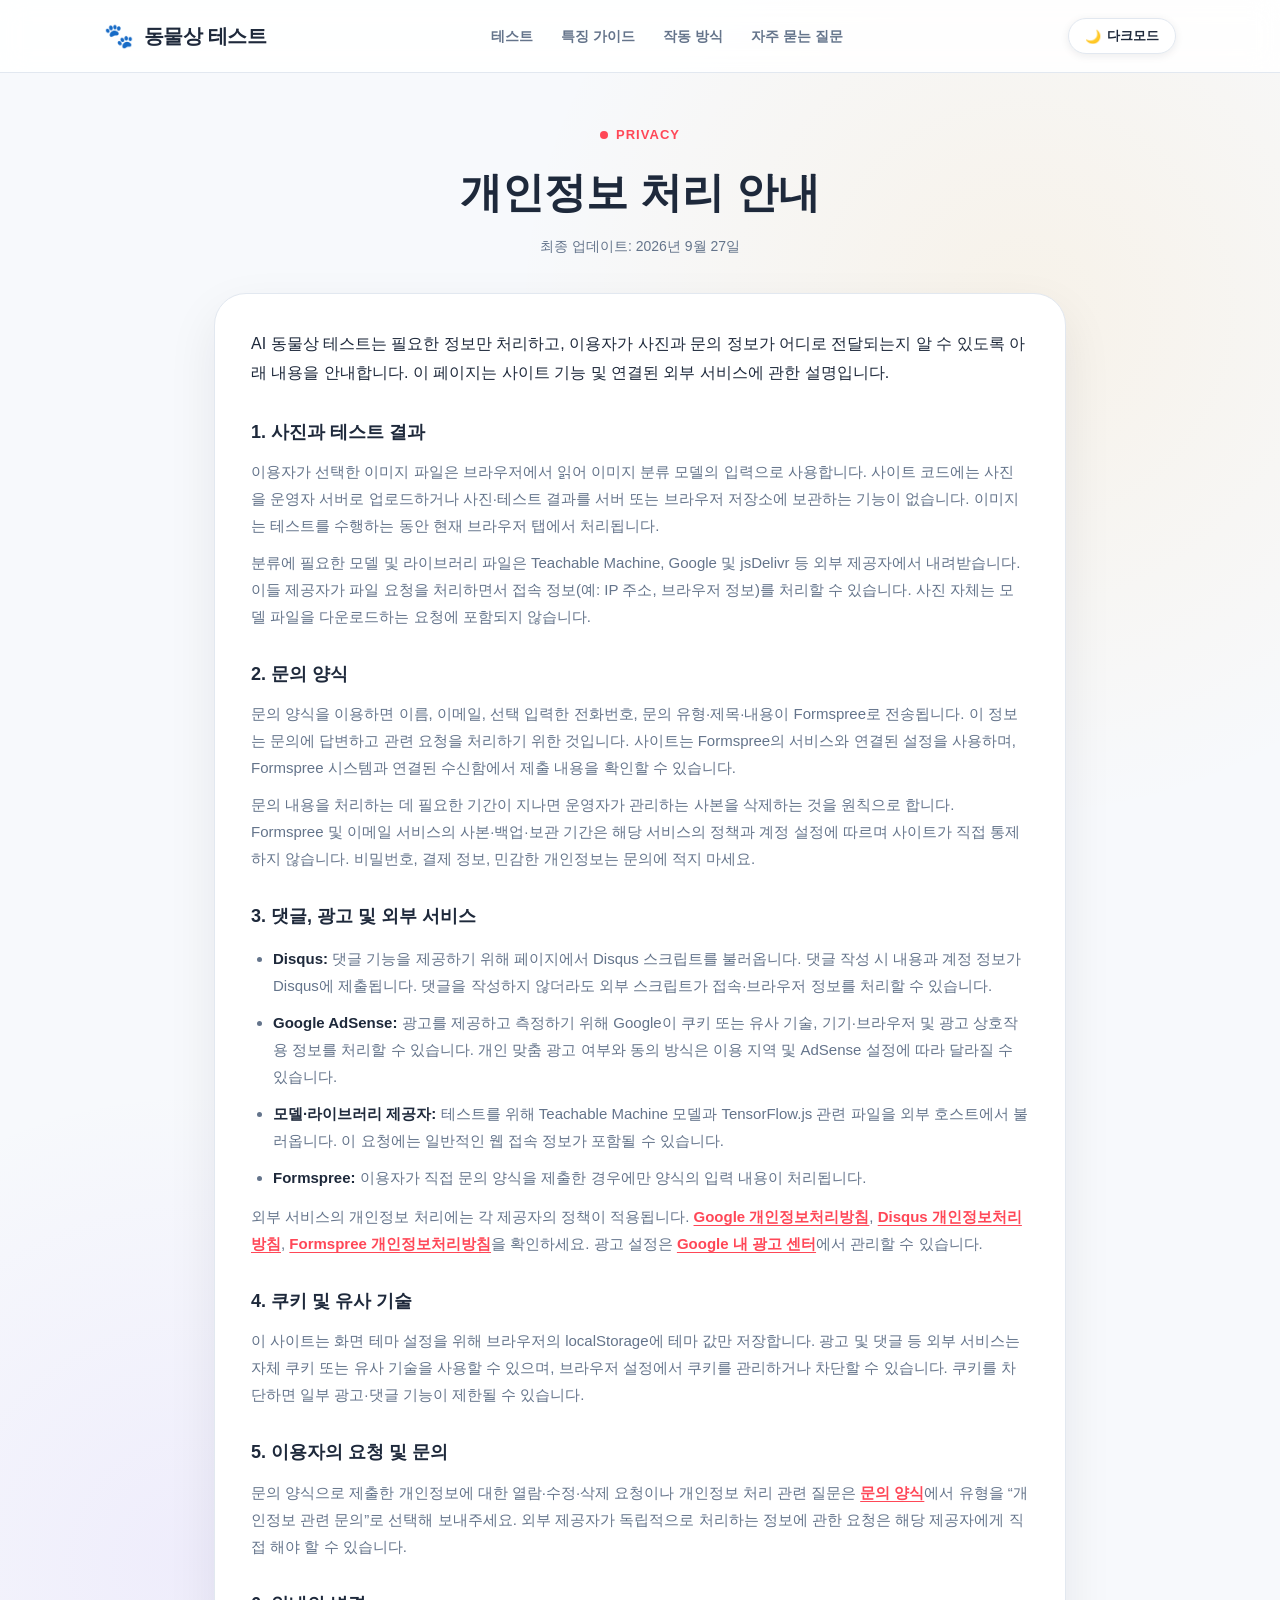
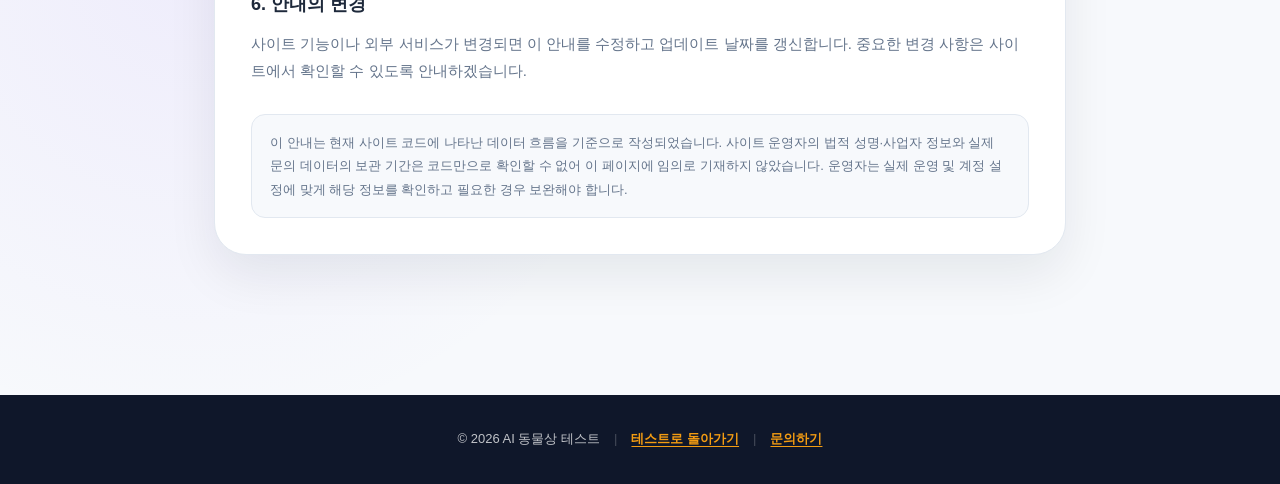
==== privacy.html @ e3e66e74 "Improve AdSense site quality and transparency Co-authored-by: Copilot <223556219+Copilot@users.norep" ====
<!DOCTYPE html>
<html lang="ko">
<head>
    <meta charset="UTF-8">
    <meta name="viewport" content="width=device-width, initial-scale=1.0">
    <title>개인정보 처리 안내 | AI 동물상 테스트</title>
    <meta name="description" content="AI 동물상 테스트에서 사진, 문의 내용, 댓글과 광고 관련 정보가 어떻게 처리되는지 안내합니다.">
    <link rel="canonical" href="https://product-builder-lecture-4rz.pages.dev/privacy.html">
    <link rel="stylesheet" href="style.css">
    <script>
        (function() {
            const savedTheme = localStorage.getItem("theme");
            const prefersDark = window.matchMedia && window.matchMedia("(prefers-color-scheme: dark)").matches;
            document.documentElement.setAttribute("data-theme", savedTheme || (prefersDark ? "dark" : "light"));
        })();
    </script>
</head>
<body>
    <header class="site-header">
        <nav class="nav" aria-label="주요 메뉴">
            <a class="brand" href="index.html">
                <span class="brand-mark">🐾</span>
                <span>동물상 테스트</span>
            </a>
            <div class="nav-links">
                <a href="index.html#test">테스트</a>
                <a href="index.html#guide">특징 가이드</a>
                <a href="index.html#method">작동 방식</a>
                <a href="index.html#faq">자주 묻는 질문</a>
            </div>
            <div class="nav-actions">
                <button class="theme-toggle" id="themeToggle" type="button" aria-label="테마 전환" title="테마 전환">
                    <span class="theme-icon">🌙</span>
                    <span class="theme-label" id="themeLabel">다크모드</span>
                </button>
            </div>
        </nav>
    </header>

    <main class="main policy-main">
        <header class="page-heading">
            <div class="section-label">Privacy</div>
            <h1>개인정보 처리 안내</h1>
            <p>최종 업데이트: 2026년 9월 27일</p>
        </header>

        <article class="guide-section policy-document">
            <p class="policy-lead">AI 동물상 테스트는 필요한 정보만 처리하고, 이용자가 사진과 문의 정보가 어디로 전달되는지 알 수 있도록 아래 내용을 안내합니다. 이 페이지는 사이트 기능 및 연결된 외부 서비스에 관한 설명입니다.</p>

            <section class="policy-section">
                <h2>1. 사진과 테스트 결과</h2>
                <p>이용자가 선택한 이미지 파일은 브라우저에서 읽어 이미지 분류 모델의 입력으로 사용합니다. 사이트 코드에는 사진을 운영자 서버로 업로드하거나 사진·테스트 결과를 서버 또는 브라우저 저장소에 보관하는 기능이 없습니다. 이미지는 테스트를 수행하는 동안 현재 브라우저 탭에서 처리됩니다.</p>
                <p>분류에 필요한 모델 및 라이브러리 파일은 Teachable Machine, Google 및 jsDelivr 등 외부 제공자에서 내려받습니다. 이들 제공자가 파일 요청을 처리하면서 접속 정보(예: IP 주소, 브라우저 정보)를 처리할 수 있습니다. 사진 자체는 모델 파일을 다운로드하는 요청에 포함되지 않습니다.</p>
            </section>

            <section class="policy-section">
                <h2>2. 문의 양식</h2>
                <p>문의 양식을 이용하면 이름, 이메일, 선택 입력한 전화번호, 문의 유형·제목·내용이 Formspree로 전송됩니다. 이 정보는 문의에 답변하고 관련 요청을 처리하기 위한 것입니다. 사이트는 Formspree의 서비스와 연결된 설정을 사용하며, Formspree 시스템과 연결된 수신함에서 제출 내용을 확인할 수 있습니다.</p>
                <p>문의 내용을 처리하는 데 필요한 기간이 지나면 운영자가 관리하는 사본을 삭제하는 것을 원칙으로 합니다. Formspree 및 이메일 서비스의 사본·백업·보관 기간은 해당 서비스의 정책과 계정 설정에 따르며 사이트가 직접 통제하지 않습니다. 비밀번호, 결제 정보, 민감한 개인정보는 문의에 적지 마세요.</p>
            </section>

            <section class="policy-section">
                <h2>3. 댓글, 광고 및 외부 서비스</h2>
                <ul>
                    <li><strong>Disqus:</strong> 댓글 기능을 제공하기 위해 페이지에서 Disqus 스크립트를 불러옵니다. 댓글 작성 시 내용과 계정 정보가 Disqus에 제출됩니다. 댓글을 작성하지 않더라도 외부 스크립트가 접속·브라우저 정보를 처리할 수 있습니다.</li>
                    <li><strong>Google AdSense:</strong> 광고를 제공하고 측정하기 위해 Google이 쿠키 또는 유사 기술, 기기·브라우저 및 광고 상호작용 정보를 처리할 수 있습니다. 개인 맞춤 광고 여부와 동의 방식은 이용 지역 및 AdSense 설정에 따라 달라질 수 있습니다.</li>
                    <li><strong>모델·라이브러리 제공자:</strong> 테스트를 위해 Teachable Machine 모델과 TensorFlow.js 관련 파일을 외부 호스트에서 불러옵니다. 이 요청에는 일반적인 웹 접속 정보가 포함될 수 있습니다.</li>
                    <li><strong>Formspree:</strong> 이용자가 직접 문의 양식을 제출한 경우에만 양식의 입력 내용이 처리됩니다.</li>
                </ul>
                <p>외부 서비스의 개인정보 처리에는 각 제공자의 정책이 적용됩니다. <a href="https://policies.google.com/privacy" target="_blank" rel="noopener noreferrer">Google 개인정보처리방침</a>, <a href="https://disqus.com/privacy-policy/" target="_blank" rel="noopener noreferrer">Disqus 개인정보처리방침</a>, <a href="https://formspree.io/legal/privacy-policy" target="_blank" rel="noopener noreferrer">Formspree 개인정보처리방침</a>을 확인하세요. 광고 설정은 <a href="https://myadcenter.google.com/" target="_blank" rel="noopener noreferrer">Google 내 광고 센터</a>에서 관리할 수 있습니다.</p>
            </section>

            <section class="policy-section">
                <h2>4. 쿠키 및 유사 기술</h2>
                <p>이 사이트는 화면 테마 설정을 위해 브라우저의 localStorage에 테마 값만 저장합니다. 광고 및 댓글 등 외부 서비스는 자체 쿠키 또는 유사 기술을 사용할 수 있으며, 브라우저 설정에서 쿠키를 관리하거나 차단할 수 있습니다. 쿠키를 차단하면 일부 광고·댓글 기능이 제한될 수 있습니다.</p>
            </section>

            <section class="policy-section">
                <h2>5. 이용자의 요청 및 문의</h2>
                <p>문의 양식으로 제출한 개인정보에 대한 열람·수정·삭제 요청이나 개인정보 처리 관련 질문은 <a href="index.html#contact">문의 양식</a>에서 유형을 “개인정보 관련 문의”로 선택해 보내주세요. 외부 제공자가 독립적으로 처리하는 정보에 관한 요청은 해당 제공자에게 직접 해야 할 수 있습니다.</p>
            </section>

            <section class="policy-section">
                <h2>6. 안내의 변경</h2>
                <p>사이트 기능이나 외부 서비스가 변경되면 이 안내를 수정하고 업데이트 날짜를 갱신합니다. 중요한 변경 사항은 사이트에서 확인할 수 있도록 안내하겠습니다.</p>
            </section>

            <aside class="policy-notice">
                이 안내는 현재 사이트 코드에 나타난 데이터 흐름을 기준으로 작성되었습니다. 사이트 운영자의 법적 성명·사업자 정보와 실제 문의 데이터의 보관 기간은 코드만으로 확인할 수 없어 이 페이지에 임의로 기재하지 않았습니다. 운영자는 실제 운영 및 계정 설정에 맞게 해당 정보를 확인하고 필요한 경우 보완해야 합니다.
            </aside>
        </article>
    </main>

    <footer class="site-footer">
        <div class="footer-inner">
            <span>© 2026 AI 동물상 테스트</span>
            <span class="footer-divider">|</span>
            <a href="index.html" class="footer-contact-link">테스트로 돌아가기</a>
            <span class="footer-divider">|</span>
            <a href="index.html#contact" class="footer-contact-link">문의하기</a>
        </div>
    </footer>
    <script src="main.js"></script>
</body>
</html>
---- style.css ----
:root {
    --bg: #f7f9fc;
    --paper: #ffffff;
    --text: #1e293b;
    --muted: #64748b;
    --subtle: #94a3b8;
    --line: #e2e8f0;
    --primary: #ff4757;
    --primary-hover: #e84118;
    --primary-soft: rgba(255, 71, 87, 0.1);
    --gold: #f39c12;
    --green: #2ed573;
    --blue: #1e90ff;
    --dog: #f59e0b;
    --dog-soft: rgba(245, 158, 11, 0.12);
    --cat: #8b5cf6;
    --cat-soft: rgba(139, 92, 246, 0.12);
    --shadow: rgba(15, 23, 42, 0.08);
    --header-bg: rgba(255, 255, 255, 0.88);
    --footer-bg: #0f172a;
    --bg-radial-1: rgba(245, 158, 11, 0.08);
    --bg-radial-2: rgba(139, 92, 246, 0.08);
}

[data-theme="dark"] {
    --bg: #0b0f19;
    --paper: #131b2e;
    --text: #f1f5f9;
    --muted: #94a3b8;
    --subtle: #64748b;
    --line: #1e293b;
    --primary: #ff6b81;
    --primary-hover: #ff4757;
    --primary-soft: rgba(255, 107, 129, 0.15);
    --gold: #fbbf24;
    --green: #2ed573;
    --blue: #38bdf8;
    --dog: #fbbf24;
    --dog-soft: rgba(251, 191, 36, 0.15);
    --cat: #a78bfa;
    --cat-soft: rgba(167, 139, 250, 0.15);
    --shadow: rgba(0, 0, 0, 0.45);
    --header-bg: rgba(11, 15, 25, 0.9);
    --footer-bg: #060911;
    --bg-radial-1: rgba(251, 191, 36, 0.05);
    --bg-radial-2: rgba(167, 139, 250, 0.05);
}

* {
    box-sizing: border-box;
    margin: 0;
    padding: 0;
}

html {
    scroll-behavior: smooth;
}

body {
    font-family: "Pretendard", -apple-system, BlinkMacSystemFont, "Segoe UI", Roboto, "Noto Sans KR", sans-serif;
    color: var(--text);
    background:
        radial-gradient(circle at 80% 15%, var(--bg-radial-1), transparent 25%),
        radial-gradient(circle at 15% 75%, var(--bg-radial-2), transparent 25%),
        var(--bg);
    line-height: 1.6;
    transition: background-color 0.3s ease, color 0.3s ease;
    min-height: 100vh;
}

a {
    color: inherit;
    text-decoration: none;
}

/* Header & Navigation */
.site-header {
    position: sticky;
    top: 0;
    background: var(--header-bg);
    backdrop-filter: blur(14px);
    border-bottom: 1px solid var(--line);
    z-index: 100;
    transition: background-color 0.3s ease, border-color 0.3s ease;
}

.nav {
    max-width: 1120px;
    margin: 0 auto;
    height: 72px;
    padding: 0 24px;
    display: flex;
    align-items: center;
    justify-content: space-between;
}

.brand {
    display: flex;
    align-items: center;
    gap: 10px;
    color: var(--text);
    font-size: 20px;
    font-weight: 800;
    letter-spacing: -0.02em;
}

.brand-mark {
    font-size: 24px;
}

.nav-links {
    display: flex;
    gap: 28px;
    font-size: 14px;
    font-weight: 700;
}

.nav-links a {
    position: relative;
    color: var(--muted);
    transition: color 0.2s ease;
}

.nav-links a:hover,
.nav-links a.active {
    color: var(--primary);
}

.nav-links a::after {
    content: "";
    position: absolute;
    left: 0;
    bottom: -6px;
    width: 100%;
    height: 2px;
    border-radius: 999px;
    background: var(--primary);
    transform: scaleX(0);
    transition: transform 0.25s ease;
}

.nav-links a:hover::after,
.nav-links a.active::after {
    transform: scaleX(1);
}

.nav-actions {
    display: flex;
    align-items: center;
    gap: 12px;
}

.theme-toggle {
    display: inline-flex;
    align-items: center;
    gap: 6px;
    background: var(--paper);
    border: 1px solid var(--line);
    color: var(--text);
    border-radius: 999px;
    padding: 8px 16px;
    font-size: 13px;
    font-weight: 700;
    cursor: pointer;
    transition: all 0.2s ease;
    box-shadow: 0 2px 8px var(--shadow);
}

.theme-toggle:hover {
    transform: translateY(-1px);
    border-color: var(--primary);
}

/* Main Layout */
.main {
    max-width: 1120px;
    margin: 0 auto;
    padding: 36px 24px 80px;
}

/* Buttons */
.btn {
    display: inline-flex;
    align-items: center;
    justify-content: center;
    gap: 8px;
    border: none;
    border-radius: 999px;
    padding: 13px 28px;
    font-size: 15px;
    font-weight: 700;
    cursor: pointer;
    transition: transform 0.2s ease, box-shadow 0.2s ease, background-color 0.2s ease;
    text-decoration: none;
    font-family: inherit;
}

.btn:hover {
    transform: translateY(-2px);
    box-shadow: 0 10px 24px var(--shadow);
}

.btn:active {
    transform: translateY(0);
}

.btn-primary {
    background: var(--primary);
    color: #ffffff;
}

.btn-primary:hover {
    background: var(--primary-hover);
}

.btn-secondary {
    background: var(--paper);
    color: var(--text);
    border: 1px solid var(--line);
}

.btn-secondary:hover {
    border-color: var(--primary);
}

/* Section Shared Headers */
.section-top {
    display: flex;
    align-items: center;
    justify-content: space-between;
    gap: 16px;
    margin-bottom: 8px;
}

.section-title {
    font-size: 22px;
    font-weight: 900;
    letter-spacing: -0.02em;
}

.section-title span {
    color: var(--primary);
}

.chip {
    background: var(--primary-soft);
    color: var(--primary);
    font-size: 12px;
    font-weight: 800;
    padding: 6px 14px;
    border-radius: 999px;
}

/* Hero & Test Section */
.test-hero-section {
    margin-bottom: 40px;
}

.hero-header {
    text-align: center;
    max-width: 720px;
    margin: 0 auto 36px;
}

.section-label {
    display: inline-flex;
    align-items: center;
    gap: 8px;
    font-size: 13px;
    font-weight: 800;
    color: var(--primary);
    text-transform: uppercase;
    letter-spacing: 0.08em;
    margin-bottom: 14px;
}

.section-label::before {
    content: "";
    width: 8px;
    height: 8px;
    border-radius: 50%;
    background: var(--primary);
}

.hero-header h1 {
    font-size: clamp(36px, 5vw, 56px);
    line-height: 1.15;
    font-weight: 900;
    letter-spacing: -0.04em;
    margin-bottom: 18px;
}

.hero-header h1 span:first-of-type {
    color: var(--dog);
}

.hero-header h1 span:last-of-type {
    color: var(--cat);
}

.hero-header .subline {
    color: var(--muted);
    font-size: 16px;
    line-height: 1.7;
    margin-bottom: 22px;
}

.hero-badges {
    display: flex;
    align-items: center;
    justify-content: center;
    gap: 10px;
    flex-wrap: wrap;
}

.badge-pill {
    background: var(--paper);
    border: 1px solid var(--line);
    color: var(--muted);
    font-size: 13px;
    font-weight: 700;
    padding: 6px 14px;
    border-radius: 999px;
    box-shadow: 0 2px 6px var(--shadow);
}

/* Test Container Card */
.test-container-card {
    background: var(--paper);
    border: 1px solid var(--line);
    border-radius: 32px;
    padding: 40px;
    box-shadow: 0 20px 60px var(--shadow);
    transition: background-color 0.3s ease, border-color 0.3s ease, box-shadow 0.3s ease;
}

/* Upload Dropzone */
.upload-dropzone {
    display: flex;
    flex-direction: column;
    align-items: center;
    justify-content: center;
    border: 2px dashed var(--line);
    border-radius: 24px;
    padding: 56px 24px;
    text-align: center;
    cursor: pointer;
    background: var(--bg);
    transition: all 0.25s ease;
}

.upload-dropzone:hover,
.upload-dropzone.dragover {
    border-color: var(--primary);
    background: var(--primary-soft);
    transform: scale(1.008);
}

.dropzone-icon {
    font-size: 48px;
    margin-bottom: 16px;
    animation: bounce 2s infinite ease-in-out;
}

@keyframes bounce {
    0%, 100% { transform: translateY(0); }
    50% { transform: translateY(-8px); }
}

.dropzone-title {
    font-size: 20px;
    font-weight: 800;
    margin-bottom: 8px;
}

.dropzone-sub {
    color: var(--muted);
    font-size: 14px;
    margin-bottom: 24px;
}

.upload-btn {
    font-size: 16px;
    padding: 14px 36px;
}

.dropzone-tip {
    margin-top: 20px;
    font-size: 13px;
    color: var(--subtle);
    font-weight: 500;
}

/* Result Box */
.result-box {
    margin-bottom: 24px;
}

.result-grid {
    display: grid;
    grid-template-columns: 340px 1fr;
    gap: 36px;
    align-items: start;
}

.preview-column {
    display: flex;
    flex-direction: column;
    align-items: center;
    gap: 20px;
}

.image-preview-wrapper {
    position: relative;
    width: 100%;
    max-width: 340px;
    aspect-ratio: 1 / 1;
    border-radius: 24px;
    overflow: hidden;
    background: var(--bg);
    border: 1px solid var(--line);
    box-shadow: 0 12px 36px var(--shadow);
}

.image-preview-wrapper img {
    width: 100%;
    height: 100%;
    object-fit: cover;
    display: block;
}

/* Scanning Line Animation */
.scanning-line {
    position: absolute;
    top: 0;
    left: 0;
    width: 100%;
    height: 4px;
    background: linear-gradient(90deg, transparent, var(--primary), transparent);
    box-shadow: 0 0 12px var(--primary);
    animation: scanAnimation 1.6s infinite ease-in-out alternate;
}

@keyframes scanAnimation {
    0% { top: 5%; }
    100% { top: 95%; }
}

.loading-status {
    display: flex;
    flex-direction: column;
    align-items: center;
    gap: 12px;
    text-align: center;
    padding: 16px;
}

.spinner-ring {
    width: 36px;
    height: 36px;
    border: 3px solid var(--line);
    border-top-color: var(--primary);
    border-radius: 50%;
    animation: spin 0.8s linear infinite;
}

@keyframes spin {
    to { transform: rotate(360deg); }
}

.loading-text {
    font-size: 14px;
    font-weight: 700;
    color: var(--muted);
}

/* Analysis Column */
.analysis-column {
    display: flex;
    flex-direction: column;
    gap: 20px;
}

.result-badge {
    display: inline-block;
    padding: 6px 16px;
    border-radius: 999px;
    font-size: 14px;
    font-weight: 800;
    margin-bottom: 10px;
}

.dog-badge {
    background: var(--dog-soft);
    color: var(--dog);
    border: 1px solid rgba(245, 158, 11, 0.3);
}

.cat-badge {
    background: var(--cat-soft);
    color: var(--cat);
    border: 1px solid rgba(139, 92, 246, 0.3);
}

.result-title {
    font-size: 28px;
    font-weight: 900;
    letter-spacing: -0.03em;
    line-height: 1.25;
}

.result-subtitle {
    color: var(--muted);
    font-size: 15px;
    margin-top: 6px;
}

.tag-cloud {
    display: flex;
    flex-wrap: wrap;
    gap: 8px;
}

.tag-pill {
    background: var(--bg);
    border: 1px solid var(--line);
    color: var(--muted);
    font-size: 13px;
    font-weight: 700;
    padding: 5px 12px;
    border-radius: 8px;
}

.result-desc-card {
    background: var(--bg);
    border: 1px solid var(--line);
    border-radius: 18px;
    padding: 20px;
}

.result-desc-card h4 {
    font-size: 14px;
    font-weight: 800;
    margin-bottom: 8px;
    color: var(--text);
}

.result-desc-card p {
    font-size: 14px;
    line-height: 1.7;
    color: var(--muted);
}

.result-celebs {
    background: var(--bg);
    border: 1px solid var(--line);
    border-radius: 18px;
    padding: 16px 20px;
}

.celeb-label {
    font-size: 12px;
    font-weight: 800;
    color: var(--subtle);
    display: block;
    margin-bottom: 4px;
    text-transform: uppercase;
}

.celeb-list {
    font-size: 14px;
    font-weight: 700;
    color: var(--text);
}

/* Probability Bars */
.probability-section {
    background: var(--bg);
    border: 1px solid var(--line);
    border-radius: 20px;
    padding: 22px;
}

.prob-heading {
    font-size: 14px;
    font-weight: 800;
    margin-bottom: 16px;
}

.prob-item {
    margin-bottom: 14px;
}

.prob-item:last-child {
    margin-bottom: 0;
}

.prob-info {
    display: flex;
    justify-content: space-between;
    font-size: 14px;
    font-weight: 800;
    margin-bottom: 6px;
}

.prob-val {
    color: var(--text);
}

.prob-bar-track {
    width: 100%;
    height: 14px;
    background: var(--paper);
    border-radius: 999px;
    overflow: hidden;
    border: 1px solid var(--line);
}

.prob-bar-fill {
    height: 100%;
    border-radius: 999px;
    transition: width 1s cubic-bezier(0.16, 1, 0.3, 1);
}

.dog-bar {
    background: linear-gradient(90deg, #f59e0b, #fbbf24);
}

.cat-bar {
    background: linear-gradient(90deg, #8b5cf6, #c084fc);
}

.result-actions {
    display: flex;
    gap: 14px;
    flex-wrap: wrap;
    margin-top: 10px;
}

.action-btn {
    flex: 1;
    min-width: 180px;
}

/* Privacy Banner */
.privacy-banner {
    display: flex;
    align-items: center;
    gap: 10px;
    margin-top: 24px;
    padding: 14px 20px;
    border-radius: 16px;
    background: var(--bg);
    border: 1px solid var(--line);
    font-size: 13px;
    color: var(--muted);
    line-height: 1.5;
}

.privacy-icon {
    font-size: 18px;
    flex-shrink: 0;
}

.privacy-text a,
.form-terms a,
.guide-card a,
.faq-list a,
.policy-document a {
    color: var(--primary);
    font-weight: 700;
    text-decoration: underline;
    text-underline-offset: 3px;
}

.guide-card h3 {
    margin-bottom: 10px;
}

.guide-card p {
    color: var(--muted);
    font-size: 14px;
    line-height: 1.75;
}

.faq-list {
    display: grid;
    gap: 12px;
    margin-top: 20px;
}

.faq-list details {
    padding: 18px 20px;
    background: var(--bg);
    border: 1px solid var(--line);
    border-radius: 16px;
}

.faq-list summary {
    color: var(--text);
    font-weight: 800;
    cursor: pointer;
}

.faq-list details p {
    margin-top: 12px;
    color: var(--muted);
    font-size: 14px;
    line-height: 1.75;
}

.policy-main {
    max-width: 900px;
}

.page-heading {
    margin: 12px auto 28px;
    text-align: center;
}

.page-heading h1 {
    margin-bottom: 8px;
    font-size: clamp(30px, 4vw, 42px);
    font-weight: 900;
}

.page-heading > p {
    color: var(--muted);
    font-size: 14px;
}

.policy-document {
    color: var(--muted);
    font-size: 15px;
    line-height: 1.8;
}

.policy-lead {
    margin-bottom: 28px;
    color: var(--text);
    font-size: 16px;
}

.policy-section {
    margin-top: 28px;
}

.policy-section h2 {
    margin-bottom: 10px;
    color: var(--text);
    font-size: 18px;
    font-weight: 800;
}

.policy-section p + p {
    margin-top: 10px;
}

.policy-section ul {
    display: grid;
    gap: 10px;
    margin: 12px 0;
    padding-left: 22px;
}

.policy-section strong {
    color: var(--text);
}

.policy-notice {
    margin-top: 30px;
    padding: 16px 18px;
    border: 1px solid var(--line);
    border-radius: 14px;
    background: var(--bg);
    font-size: 13px;
}

/* Guide Section */
.guide-section {
    background: var(--paper);
    border: 1px solid var(--line);
    border-radius: 32px;
    padding: 36px;
    box-shadow: 0 20px 50px var(--shadow);
    margin-top: 36px;
}

.guide-intro {
    color: var(--muted);
    font-size: 14px;
    margin-bottom: 24px;
}

.guide-grid {
    display: grid;
    grid-template-columns: repeat(2, 1fr);
    gap: 24px;
}

.guide-card {
    border-radius: 24px;
    padding: 28px;
    border: 1px solid var(--line);
    background: var(--bg);
    transition: transform 0.2s ease, box-shadow 0.2s ease;
}

.guide-card:hover {
    transform: translateY(-3px);
    box-shadow: 0 14px 30px var(--shadow);
}

.dog-guide {
    border-top: 4px solid var(--dog);
}

.cat-guide {
    border-top: 4px solid var(--cat);
}

.guide-card-head {
    display: flex;
    align-items: center;
    gap: 16px;
    margin-bottom: 20px;
}

.guide-card-icon {
    font-size: 38px;
}

.guide-card-head h3 {
    font-size: 18px;
    font-weight: 800;
}

.guide-card-sub {
    font-size: 12px;
    color: var(--muted);
    font-weight: 700;
}

.guide-list {
    list-style: none;
    display: flex;
    flex-direction: column;
    gap: 12px;
    font-size: 13px;
    color: var(--muted);
    line-height: 1.6;
}

.guide-list li strong {
    color: var(--text);
}

/* Comments Section (Disqus) */
.comments-section {
    background: var(--paper);
    border: 1px solid var(--line);
    border-radius: 32px;
    padding: 36px;
    box-shadow: 0 20px 50px var(--shadow);
    margin-top: 36px;
}

.comments-intro {
    margin-top: 8px;
    margin-bottom: 24px;
    color: var(--muted);
    font-size: 14px;
}

.disqus-container {
    margin-top: 16px;
    min-height: 240px;
}

/* Contact Section (Formspree) */
.contact-section {
    background: var(--paper);
    border: 1px solid var(--line);
    border-radius: 32px;
    padding: 36px;
    box-shadow: 0 20px 50px var(--shadow);
    margin-top: 36px;
}

.contact-intro {
    margin-top: 8px;
    margin-bottom: 24px;
    color: var(--muted);
    font-size: 14px;
    line-height: 1.7;
}

.contact-form {
    display: flex;
    flex-direction: column;
    gap: 18px;
}

.form-grid {
    display: grid;
    grid-template-columns: repeat(2, 1fr);
    gap: 18px;
}

.form-group {
    display: flex;
    flex-direction: column;
    gap: 8px;
}

.form-group label {
    font-size: 13px;
    font-weight: 700;
    color: var(--text);
    display: flex;
    align-items: center;
    gap: 4px;
}

.form-group label .required {
    color: var(--primary);
    font-weight: 900;
}

.form-group label .optional {
    color: var(--subtle);
    font-size: 11px;
    font-weight: 500;
}

.form-group input,
.form-group select,
.form-group textarea {
    width: 100%;
    padding: 13px 16px;
    background: var(--bg);
    border: 1px solid var(--line);
    border-radius: 14px;
    color: var(--text);
    font-size: 14px;
    font-family: inherit;
    outline: none;
    transition: border-color 0.2s ease, box-shadow 0.2s ease, background-color 0.2s ease;
}

.form-group input:focus,
.form-group select:focus,
.form-group textarea:focus {
    border-color: var(--primary);
    box-shadow: 0 0 0 3px var(--primary-soft);
}

.form-group input::placeholder,
.form-group textarea::placeholder {
    color: var(--subtle);
    font-size: 13px;
}

.form-group select {
    appearance: none;
    -webkit-appearance: none;
    background-image: url("data:image/svg+xml;charset=UTF-8,%3csvg xmlns='http://www.w3.org/2000/svg' viewBox='0 0 24 24' fill='none' stroke='%2394a3b8' stroke-width='2' stroke-linecap='round' stroke-linejoin='round'%3e%3cpolyline points='6 9 12 15 18 9'%3e%3c/polyline%3e%3c/svg%3e");
    background-repeat: no-repeat;
    background-position: right 14px center;
    background-size: 16px;
    cursor: pointer;
}

.form-group select option {
    background: var(--paper);
    color: var(--text);
}

.form-group textarea {
    resize: vertical;
    min-height: 120px;
    line-height: 1.6;
}

.form-terms {
    padding: 14px 16px;
    background: var(--bg);
    border: 1px solid var(--line);
    border-radius: 12px;
}

.checkbox-label {
    display: flex;
    align-items: flex-start;
    gap: 10px;
    cursor: pointer;
    font-size: 13px;
    color: var(--muted);
    line-height: 1.5;
    user-select: none;
}

.checkbox-label input[type="checkbox"] {
    margin-top: 3px;
    width: 16px;
    height: 16px;
    accent-color: var(--primary);
    cursor: pointer;
    flex-shrink: 0;
}

.form-submit-row {
    display: flex;
    align-items: center;
    gap: 16px;
    flex-wrap: wrap;
    margin-top: 6px;
}

.submit-btn {
    display: inline-flex;
    align-items: center;
    justify-content: center;
    min-width: 160px;
}

.submit-btn:disabled {
    opacity: 0.65;
    cursor: not-allowed;
    transform: none !important;
    box-shadow: none !important;
}

.form-status {
    font-size: 13px;
    font-weight: 700;
    padding: 10px 16px;
    border-radius: 10px;
    display: none;
    line-height: 1.5;
}

.form-status.show {
    display: inline-block;
}

.form-status.loading {
    color: var(--muted);
    background: var(--bg);
    border: 1px solid var(--line);
}

.form-status.success {
    background: rgba(46, 213, 115, 0.12);
    color: var(--green);
    border: 1px solid rgba(46, 213, 115, 0.25);
}

.form-status.error {
    background: rgba(255, 71, 87, 0.12);
    color: var(--primary);
    border: 1px solid rgba(255, 71, 87, 0.25);
}

/* Site Footer */
.site-footer {
    margin-top: 60px;
    background: var(--footer-bg);
    color: rgba(255, 255, 255, 0.74);
    padding: 34px 24px;
    font-size: 13px;
    text-align: center;
    transition: background-color 0.3s ease;
}

.footer-inner {
    max-width: 1120px;
    margin: 0 auto;
    display: flex;
    align-items: center;
    justify-content: center;
    gap: 14px;
    flex-wrap: wrap;
}

.footer-divider {
    opacity: 0.3;
}

.footer-contact-link {
    color: var(--gold);
    font-weight: 700;
    text-decoration: underline;
    text-underline-offset: 3px;
    transition: color 0.2s ease;
}

.footer-contact-link:hover {
    color: #ffffff;
}

/* Toast Alert */
.toast-container {
    position: fixed;
    bottom: 30px;
    left: 50%;
    transform: translateX(-50%) translateY(100px);
    background: #0f172a;
    color: #ffffff;
    padding: 12px 24px;
    border-radius: 999px;
    font-size: 14px;
    font-weight: 700;
    box-shadow: 0 10px 30px rgba(0, 0, 0, 0.35);
    z-index: 1000;
    opacity: 0;
    pointer-events: none;
    transition: transform 0.3s cubic-bezier(0.16, 1, 0.3, 1), opacity 0.3s ease;
}

.toast-container.show {
    transform: translateX(-50%) translateY(0);
    opacity: 1;
    pointer-events: auto;
}

/* Smooth Transitions for sections */
.test-container-card,
.guide-section,
.comments-section,
.contact-section,
.btn {
    transition: background-color 0.25s ease, border-color 0.25s ease, color 0.25s ease, box-shadow 0.25s ease;
}

/* Responsive Media Queries */
@media (max-width: 960px) {
    .result-grid {
        grid-template-columns: 1fr;
        gap: 24px;
    }

    .image-preview-wrapper {
        max-width: 280px;
    }

    .guide-grid {
        grid-template-columns: 1fr;
    }
}

@media (max-width: 680px) {
    .nav {
        flex-wrap: wrap;
        height: auto;
        padding-top: 14px;
        padding-bottom: 14px;
        gap: 12px;
    }

    .nav-links {
        order: 3;
        width: 100%;
        justify-content: center;
        gap: 16px;
        flex-wrap: wrap;
    }

    .test-container-card,
    .guide-section,
    .comments-section,
    .contact-section {
        padding: 24px 18px;
        border-radius: 24px;
    }

    .upload-dropzone {
        padding: 40px 16px;
    }

    .form-grid {
        grid-template-columns: 1fr;
    }

    .form-submit-row {
        flex-direction: column;
        align-items: stretch;
    }

    .submit-btn {
        width: 100%;
    }

    .result-actions {
        flex-direction: column;
    }

    .action-btn {
        width: 100%;
    }
}
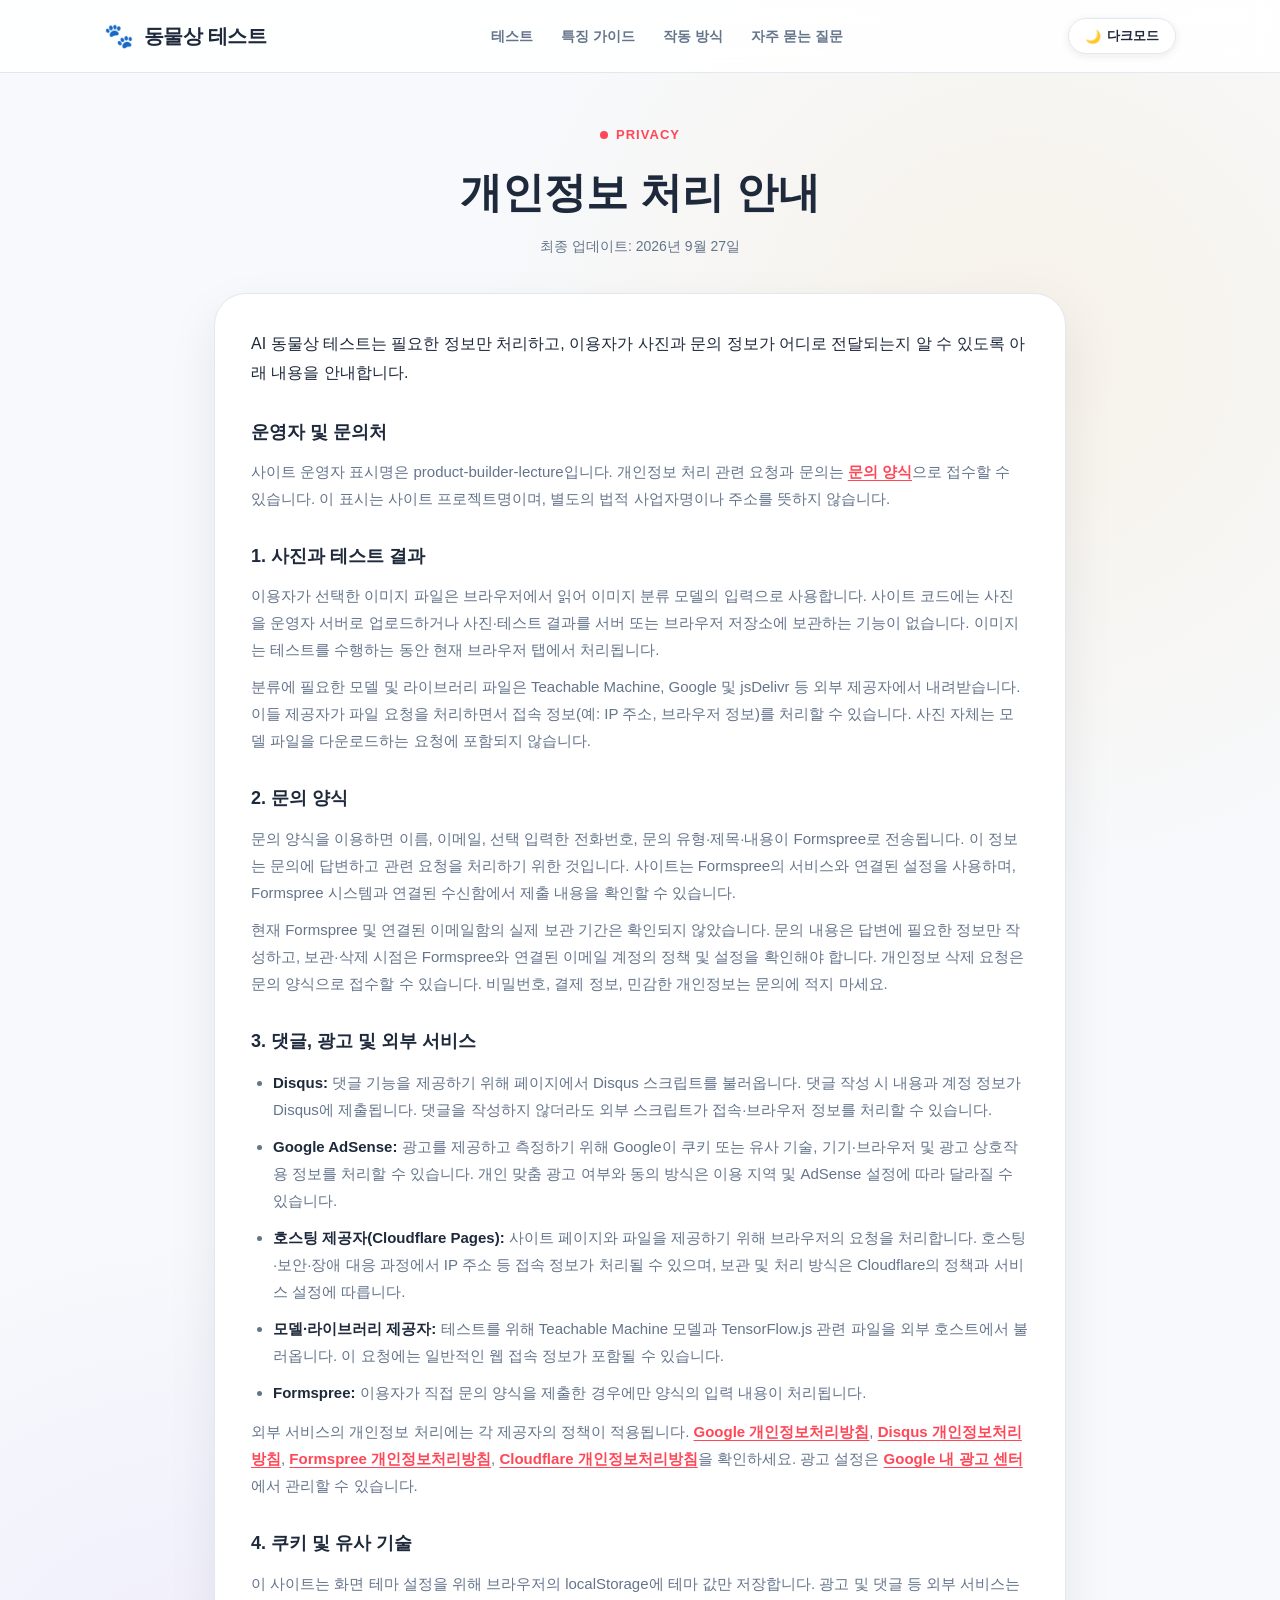
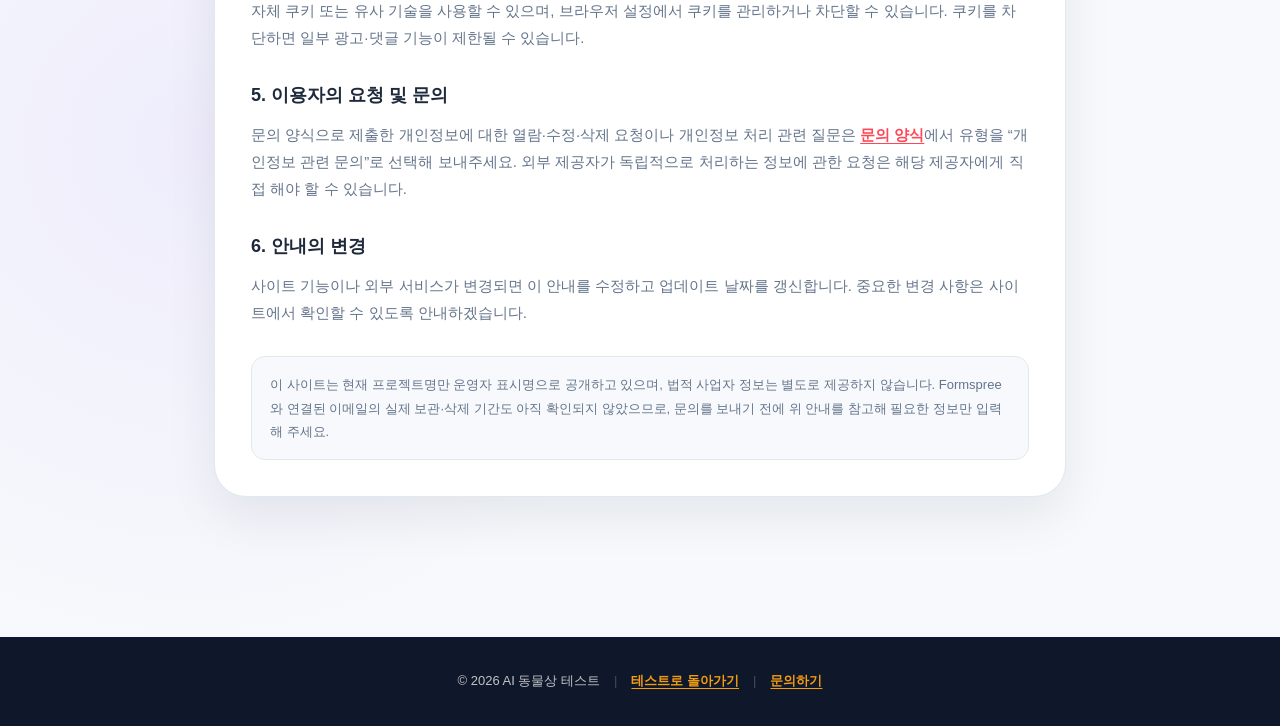
==== commit ad7dbf25: "Clarify privacy contact and data retention" ====
--- a/privacy.html
+++ b/privacy.html
@@ -5,7 +5,7 @@
     <meta name="viewport" content="width=device-width, initial-scale=1.0">
     <title>개인정보 처리 안내 | AI 동물상 테스트</title>
     <meta name="description" content="AI 동물상 테스트에서 사진, 문의 내용, 댓글과 광고 관련 정보가 어떻게 처리되는지 안내합니다.">
-    <link rel="canonical" href="https://product-builder-lecture-4rz.pages.dev/privacy.html">
+    <link rel="canonical" href="https://product-builder-lecture-4rz.pages.dev/privacy">
     <link rel="stylesheet" href="style.css">
     <script>
         (function() {
@@ -45,7 +45,12 @@
         </header>
 
         <article class="guide-section policy-document">
-            <p class="policy-lead">AI 동물상 테스트는 필요한 정보만 처리하고, 이용자가 사진과 문의 정보가 어디로 전달되는지 알 수 있도록 아래 내용을 안내합니다. 이 페이지는 사이트 기능 및 연결된 외부 서비스에 관한 설명입니다.</p>
+            <p class="policy-lead">AI 동물상 테스트는 필요한 정보만 처리하고, 이용자가 사진과 문의 정보가 어디로 전달되는지 알 수 있도록 아래 내용을 안내합니다.</p>
+
+            <section class="policy-section">
+                <h2>운영자 및 문의처</h2>
+                <p>사이트 운영자 표시명은 product-builder-lecture입니다. 개인정보 처리 관련 요청과 문의는 <a href="index.html#contact">문의 양식</a>으로 접수할 수 있습니다. 이 표시는 사이트 프로젝트명이며, 별도의 법적 사업자명이나 주소를 뜻하지 않습니다.</p>
+            </section>
 
             <section class="policy-section">
                 <h2>1. 사진과 테스트 결과</h2>
@@ -56,7 +61,7 @@
             <section class="policy-section">
                 <h2>2. 문의 양식</h2>
                 <p>문의 양식을 이용하면 이름, 이메일, 선택 입력한 전화번호, 문의 유형·제목·내용이 Formspree로 전송됩니다. 이 정보는 문의에 답변하고 관련 요청을 처리하기 위한 것입니다. 사이트는 Formspree의 서비스와 연결된 설정을 사용하며, Formspree 시스템과 연결된 수신함에서 제출 내용을 확인할 수 있습니다.</p>
-                <p>문의 내용을 처리하는 데 필요한 기간이 지나면 운영자가 관리하는 사본을 삭제하는 것을 원칙으로 합니다. Formspree 및 이메일 서비스의 사본·백업·보관 기간은 해당 서비스의 정책과 계정 설정에 따르며 사이트가 직접 통제하지 않습니다. 비밀번호, 결제 정보, 민감한 개인정보는 문의에 적지 마세요.</p>
+                <p>현재 Formspree 및 연결된 이메일함의 실제 보관 기간은 확인되지 않았습니다. 문의 내용은 답변에 필요한 정보만 작성하고, 보관·삭제 시점은 Formspree와 연결된 이메일 계정의 정책 및 설정을 확인해야 합니다. 개인정보 삭제 요청은 문의 양식으로 접수할 수 있습니다. 비밀번호, 결제 정보, 민감한 개인정보는 문의에 적지 마세요.</p>
             </section>
 
             <section class="policy-section">
@@ -64,10 +69,11 @@
                 <ul>
                     <li><strong>Disqus:</strong> 댓글 기능을 제공하기 위해 페이지에서 Disqus 스크립트를 불러옵니다. 댓글 작성 시 내용과 계정 정보가 Disqus에 제출됩니다. 댓글을 작성하지 않더라도 외부 스크립트가 접속·브라우저 정보를 처리할 수 있습니다.</li>
                     <li><strong>Google AdSense:</strong> 광고를 제공하고 측정하기 위해 Google이 쿠키 또는 유사 기술, 기기·브라우저 및 광고 상호작용 정보를 처리할 수 있습니다. 개인 맞춤 광고 여부와 동의 방식은 이용 지역 및 AdSense 설정에 따라 달라질 수 있습니다.</li>
+                    <li><strong>호스팅 제공자(Cloudflare Pages):</strong> 사이트 페이지와 파일을 제공하기 위해 브라우저의 요청을 처리합니다. 호스팅·보안·장애 대응 과정에서 IP 주소 등 접속 정보가 처리될 수 있으며, 보관 및 처리 방식은 Cloudflare의 정책과 서비스 설정에 따릅니다.</li>
                     <li><strong>모델·라이브러리 제공자:</strong> 테스트를 위해 Teachable Machine 모델과 TensorFlow.js 관련 파일을 외부 호스트에서 불러옵니다. 이 요청에는 일반적인 웹 접속 정보가 포함될 수 있습니다.</li>
                     <li><strong>Formspree:</strong> 이용자가 직접 문의 양식을 제출한 경우에만 양식의 입력 내용이 처리됩니다.</li>
                 </ul>
-                <p>외부 서비스의 개인정보 처리에는 각 제공자의 정책이 적용됩니다. <a href="https://policies.google.com/privacy" target="_blank" rel="noopener noreferrer">Google 개인정보처리방침</a>, <a href="https://disqus.com/privacy-policy/" target="_blank" rel="noopener noreferrer">Disqus 개인정보처리방침</a>, <a href="https://formspree.io/legal/privacy-policy" target="_blank" rel="noopener noreferrer">Formspree 개인정보처리방침</a>을 확인하세요. 광고 설정은 <a href="https://myadcenter.google.com/" target="_blank" rel="noopener noreferrer">Google 내 광고 센터</a>에서 관리할 수 있습니다.</p>
+                <p>외부 서비스의 개인정보 처리에는 각 제공자의 정책이 적용됩니다. <a href="https://policies.google.com/privacy" target="_blank" rel="noopener noreferrer">Google 개인정보처리방침</a>, <a href="https://disqus.com/privacy-policy/" target="_blank" rel="noopener noreferrer">Disqus 개인정보처리방침</a>, <a href="https://formspree.io/legal/privacy-policy" target="_blank" rel="noopener noreferrer">Formspree 개인정보처리방침</a>, <a href="https://www.cloudflare.com/privacypolicy/" target="_blank" rel="noopener noreferrer">Cloudflare 개인정보처리방침</a>을 확인하세요. 광고 설정은 <a href="https://myadcenter.google.com/" target="_blank" rel="noopener noreferrer">Google 내 광고 센터</a>에서 관리할 수 있습니다.</p>
             </section>
 
             <section class="policy-section">
@@ -86,7 +92,7 @@
             </section>
 
             <aside class="policy-notice">
-                이 안내는 현재 사이트 코드에 나타난 데이터 흐름을 기준으로 작성되었습니다. 사이트 운영자의 법적 성명·사업자 정보와 실제 문의 데이터의 보관 기간은 코드만으로 확인할 수 없어 이 페이지에 임의로 기재하지 않았습니다. 운영자는 실제 운영 및 계정 설정에 맞게 해당 정보를 확인하고 필요한 경우 보완해야 합니다.
+                이 사이트는 현재 프로젝트명만 운영자 표시명으로 공개하고 있으며, 법적 사업자 정보는 별도로 제공하지 않습니다. Formspree와 연결된 이메일의 실제 보관·삭제 기간도 아직 확인되지 않았으므로, 문의를 보내기 전에 위 안내를 참고해 필요한 정보만 입력해 주세요.
             </aside>
         </article>
     </main>
